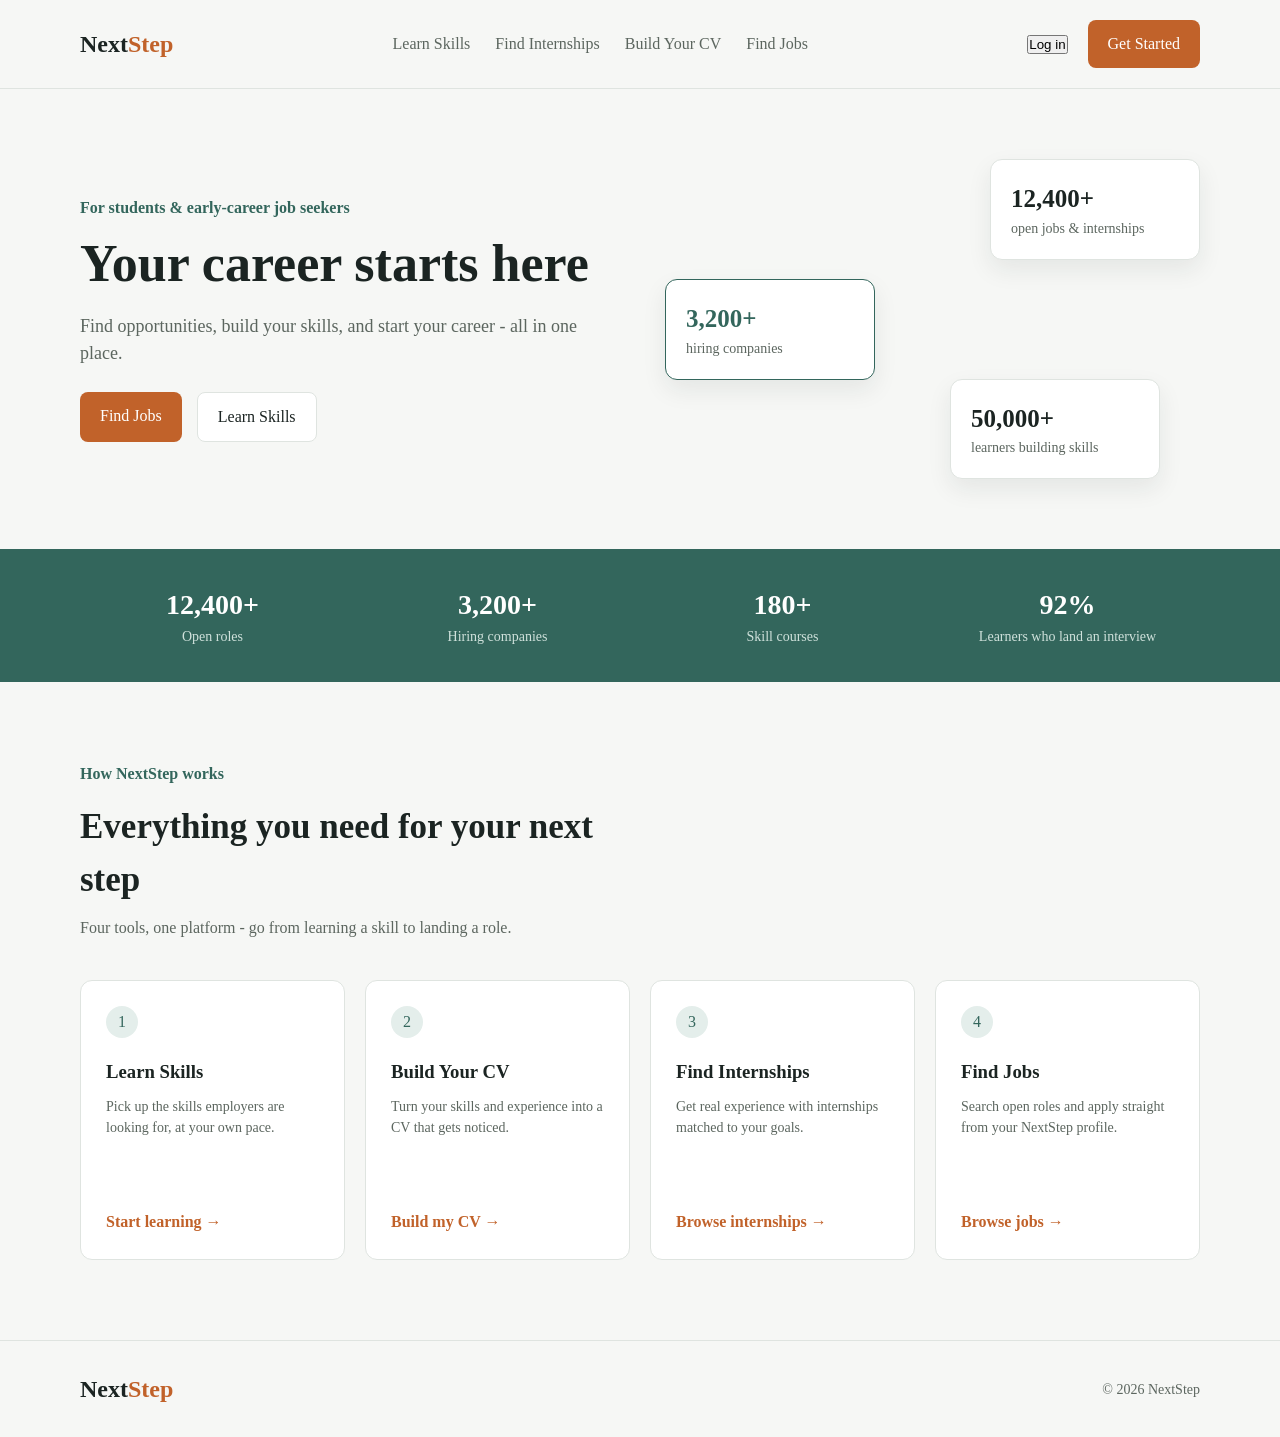
==== index.html @ dcff5628 "first commit" ====
<!DOCTYPE html>
<html lang="en">

<head>
    <meta charset="UTF-8">
    <meta name="viewport" content="width=device-width, initial-scale=1.0">

    <title>NextStep - Your Career Starts Here</title>

    <!-- CSS file -->
    <link rel="stylesheet" href="style.css">
</head>

<body>

    <!-- Header -->
    <header>
        <div class="container">

            <a class="logo" href="index.html">
                Next<span>Step</span>
            </a>

            <nav>
                <a href="skills.html">Learn Skills</a>
                <a href="internships.html">Find Internships</a>
                <a href="cv.html">Build Your CV</a>
                <a href="jobs.html">Find Jobs</a>
            </nav>

            <div class="header-buttons">
                <button id="openLogin">Log in</button>
                <a class="button" href="skills.html">Get Started</a>
            </div>

        </div>
    </header>


    <!-- Hero Section -->
    <section class="hero">
        <div class="container hero-content">

            <div class="hero-text">

                <p class="small-title">
                    For students & early-career job seekers
                </p>

                <h1>Your career starts here</h1>

                <p>
                    Find opportunities, build your skills, and start your
                    career - all in one place.
                </p>

                <div class="buttons">
                    <a class="button" href="jobs.html">Find Jobs</a>

                    <a class="button second-button" href="skills.html">
                        Learn Skills
                    </a>
                </div>

            </div>


            <!-- Cards -->
            <div class="cards">

                <div class="card card-one">
                    <h3>12,400+</h3>
                    <p>open jobs & internships</p>
                </div>

                <div class="card card-two">
                    <h3>3,200+</h3>
                    <p>hiring companies</p>
                </div>

                <div class="card card-three">
                    <h3>50,000+</h3>
                    <p>learners building skills</p>
                </div>

            </div>

        </div>
    </section>


    <!-- Statistics -->
    <section class="statistics">
        <div class="container statistics-content">

            <div>
                <h3>12,400+</h3>
                <p>Open roles</p>
            </div>

            <div>
                <h3>3,200+</h3>
                <p>Hiring companies</p>
            </div>

            <div>
                <h3>180+</h3>
                <p>Skill courses</p>
            </div>

            <div>
                <h3>92%</h3>
                <p>Learners who land an interview</p>
            </div>

        </div>
    </section>


    <!-- Career Path -->
    <section class="career">
        <div class="container">

            <div class="career-title">

                <p class="small-title">
                    How NextStep works
                </p>

                <h2>
                    Everything you need for your next step
                </h2>

                <p>
                    Four tools, one platform - go from learning a skill
                    to landing a role.
                </p>

            </div>


            <div class="career-cards">

                <!-- Card 1 -->
                <a class="career-card" href="skills.html">

                    <span class="number">1</span>

                    <h3>Learn Skills</h3>

                    <p>
                        Pick up the skills employers are looking for,
                        at your own pace.
                    </p>

                    <span class="link">
                        Start learning →
                    </span>

                </a>


                <!-- Card 2 -->
                <a class="career-card" href="cv.html">

                    <span class="number">2</span>

                    <h3>Build Your CV</h3>

                    <p>
                        Turn your skills and experience into a CV
                        that gets noticed.
                    </p>

                    <span class="link">
                        Build my CV →
                    </span>

                </a>


                <!-- Card 3 -->
                <a class="career-card" href="internships.html">

                    <span class="number">3</span>

                    <h3>Find Internships</h3>

                    <p>
                        Get real experience with internships matched
                        to your goals.
                    </p>

                    <span class="link">
                        Browse internships →
                    </span>

                </a>


                <!-- Card 4 -->
                <a class="career-card" href="jobs.html">

                    <span class="number">4</span>

                    <h3>Find Jobs</h3>

                    <p>
                        Search open roles and apply straight from
                        your NextStep profile.
                    </p>

                    <span class="link">
                        Browse jobs →
                    </span>

                </a>

            </div>

        </div>
    </section>


    <!-- Login Form -->
    <div id="loginForm" class="login-form">

        <h2>Log in</h2>

        <label>Email</label>
        <input
            type="email"
            id="email"
            placeholder="Enter your email"
        >

        <label>Password</label>
        <input
            type="password"
            id="password"
            placeholder="Enter your password"
        >

        <button id="loginButton">
            Log in
        </button>

    </div>


    <!-- JavaScript file -->
    <script src="script.js"></script>


    <!-- Footer -->
    <footer>

        <div class="container footer-content">

            <a class="logo" href="index.html">
                Next<span>Step</span>
            </a>

            <p>
                © 2026 NextStep
            </p>

        </div>

    </footer>

</body>
</html>
---- style.css ----
/* =========================
   GENERAL
========================= */

* {
    margin: 0;
    padding: 0;
    box-sizing: border-box;
}

body {
    background-color: #f6f7f5;
    color: #1b2422;
    font-family: Georgia, serif;
    line-height: 1.5;
    
}

.login-form {
    display: none;
    width: 300px;
    background-color: white;
    padding: 25px;
    border: 1px solid #dfe4e0;
    border-radius: 10px;
    position: absolute;
    right: 50px;
    top: 80px;
}

.login-form h2 {
    margin-bottom: 20px;
}

.login-form label {
    display: block;
    margin-bottom: 5px;
}

.login-form input {
    width: 100%;
    padding: 10px;
    margin-bottom: 15px;
}

.login-form button {
    border: none;
    cursor: pointer;
}







a {
    text-decoration: none;
    color: inherit;
}

.container {
    width: 90%;
    max-width: 1120px;
    margin: auto;
}


/* =========================
   HEADER
========================= */

header {
    border-bottom: 1px solid #dfe4e0;
    padding: 20px 0;
}

header .container {
    display: flex;
    align-items: center;
    justify-content: space-between;
}

.logo {
    font-family: Georgia, serif;
    font-size: 24px;
    font-weight: bold;
}

.logo span {
    color: #c1622a;
}

nav {
    display: flex;
    gap: 25px;
}

nav a {
    color: #5c665f;
}

nav a:hover {
    color: #1b2422;
}

.header-buttons {
    display: flex;
    align-items: center;
    gap: 20px;
}

.header-buttons > a:first-child {
    color: #5c665f;
}


/* =========================
   BUTTON
========================= */

.button {
    background-color: #c1622a;
    color: white;
    padding: 12px 20px;
    border-radius: 8px;
    display: inline-block;
}

.button:hover {
    background-color: #9e4e20;
}

.second-button {
    background-color: white;
    color: #1b2422;
    border: 1px solid #dfe4e0;
}


/* =========================
   HERO
========================= */

.hero {
    padding: 70px 0;
}

.hero-content {
    display: grid;
    grid-template-columns: 1fr 1fr;
    gap: 50px;
    align-items: center;
}

.small-title {
    color: #33665c;
    font-weight: bold;
    margin-bottom: 15px;
}

.hero h1 {
    font-family: "Fraunces", Georgia, serif;
    font-size: 52px;
    line-height: 1.1;
    margin-bottom: 20px;
}

.hero-text > p:not(.small-title) {
    color: #5c665f;
    font-size: 18px;
    max-width: 500px;
    margin-bottom: 25px;
}

.buttons {
    display: flex;
    gap: 15px;
}


/* =========================
   HERO CARDS
========================= */

.cards {
    height: 320px;
    position: relative;
}

.card {
    background-color: white;
    border: 1px solid #dfe4e0;
    border-radius: 12px;
    padding: 20px;
    width: 210px;
    box-shadow: 0 10px 25px rgba(27, 36, 34, 0.08);
    position: absolute;
}

.card h3 {
    font-family: "Fraunces", Georgia, serif;
    font-size: 25px;
}

.card p {
    color: #5c665f;
    font-size: 14px;
}

.card-one {
    right: 0;
    top: 0;
}

.card-two {
    left: 0;
    top: 120px;
    border-color: #33665c;
}

.card-two h3 {
    color: #33665c;
}

.card-three {
    right: 40px;
    bottom: 0;
}


/* =========================
   STATISTICS
========================= */

.statistics {
    background-color: #33665c;
    color: white;
    padding: 35px 0;
}

.statistics-content {
    display: grid;
    grid-template-columns: repeat(4, 1fr);
    text-align: center;
    gap: 20px;
}

.statistics h3 {
    font-family: "Fraunces", Georgia, serif;
    font-size: 28px;
}

.statistics p {
    color: #cfe1db;
    font-size: 14px;
}


/* =========================
   CAREER SECTION
========================= */

.career {
    padding: 80px 0;
}

.career-title {
    max-width: 550px;
    margin-bottom: 40px;
}

.career-title h2 {
    font-family: "Fraunces", Georgia, serif;
    font-size: 35px;
    margin-bottom: 10px;
}

.career-title > p:last-child {
    color: #5c665f;
}


/* =========================
   CAREER CARDS
========================= */

.career-cards {
    display: grid;
    grid-template-columns: repeat(4, 1fr);
    gap: 20px;
}

.career-card {
    background-color: white;
    border: 1px solid #dfe4e0;
    border-radius: 12px;
    padding: 25px;
    min-height: 280px;
    display: flex;
    flex-direction: column;
}

.career-card:hover {
    border-color: #33665c;
    transform: translateY(-3px);
}

.number {
    background-color: #e4eeeb;
    color: #33665c;
    width: 32px;
    height: 32px;
    border-radius: 50%;
    display: flex;
    align-items: center;
    justify-content: center;
    margin-bottom: 20px;
}

.career-card h3 {
    margin-bottom: 10px;
}

.career-card p {
    color: #5c665f;
    font-size: 14px;
}

.link {
    color: #c1622a;
    font-weight: bold;
    margin-top: auto;
}


/* =========================
   FOOTER
========================= */

footer {
    border-top: 1px solid #dfe4e0;
    padding: 30px 0;
}

.footer-content {
    display: flex;
    align-items: center;
    justify-content: space-between;
    gap: 20px;
}

.footer-links {
    display: flex;
    gap: 20px;
    color: #5c665f;
    font-size: 14px;
}

footer p {
    color: #5c665f;
    font-size: 14px;
}


/* =========================
   RESPONSIVE
========================= */

@media (max-width: 900px) {

    nav {
        display: none;
    }

    .hero-content {
        grid-template-columns: 1fr;
    }

    .career-cards {
        grid-template-columns: repeat(2, 1fr);
    }

    .statistics-content {
        grid-template-columns: repeat(2, 1fr);
    }
}


@media (max-width: 600px) {

    .hero h1 {
        font-size: 40px;
    }

    .career-cards {
        grid-template-columns: 1fr;
    }

    .statistics-content {
        grid-template-columns: 1fr 1fr;
    }

    .footer-content {
        flex-direction: column;
    }

    .footer-links {
        flex-direction: column;
        text-align: center;
    }
}
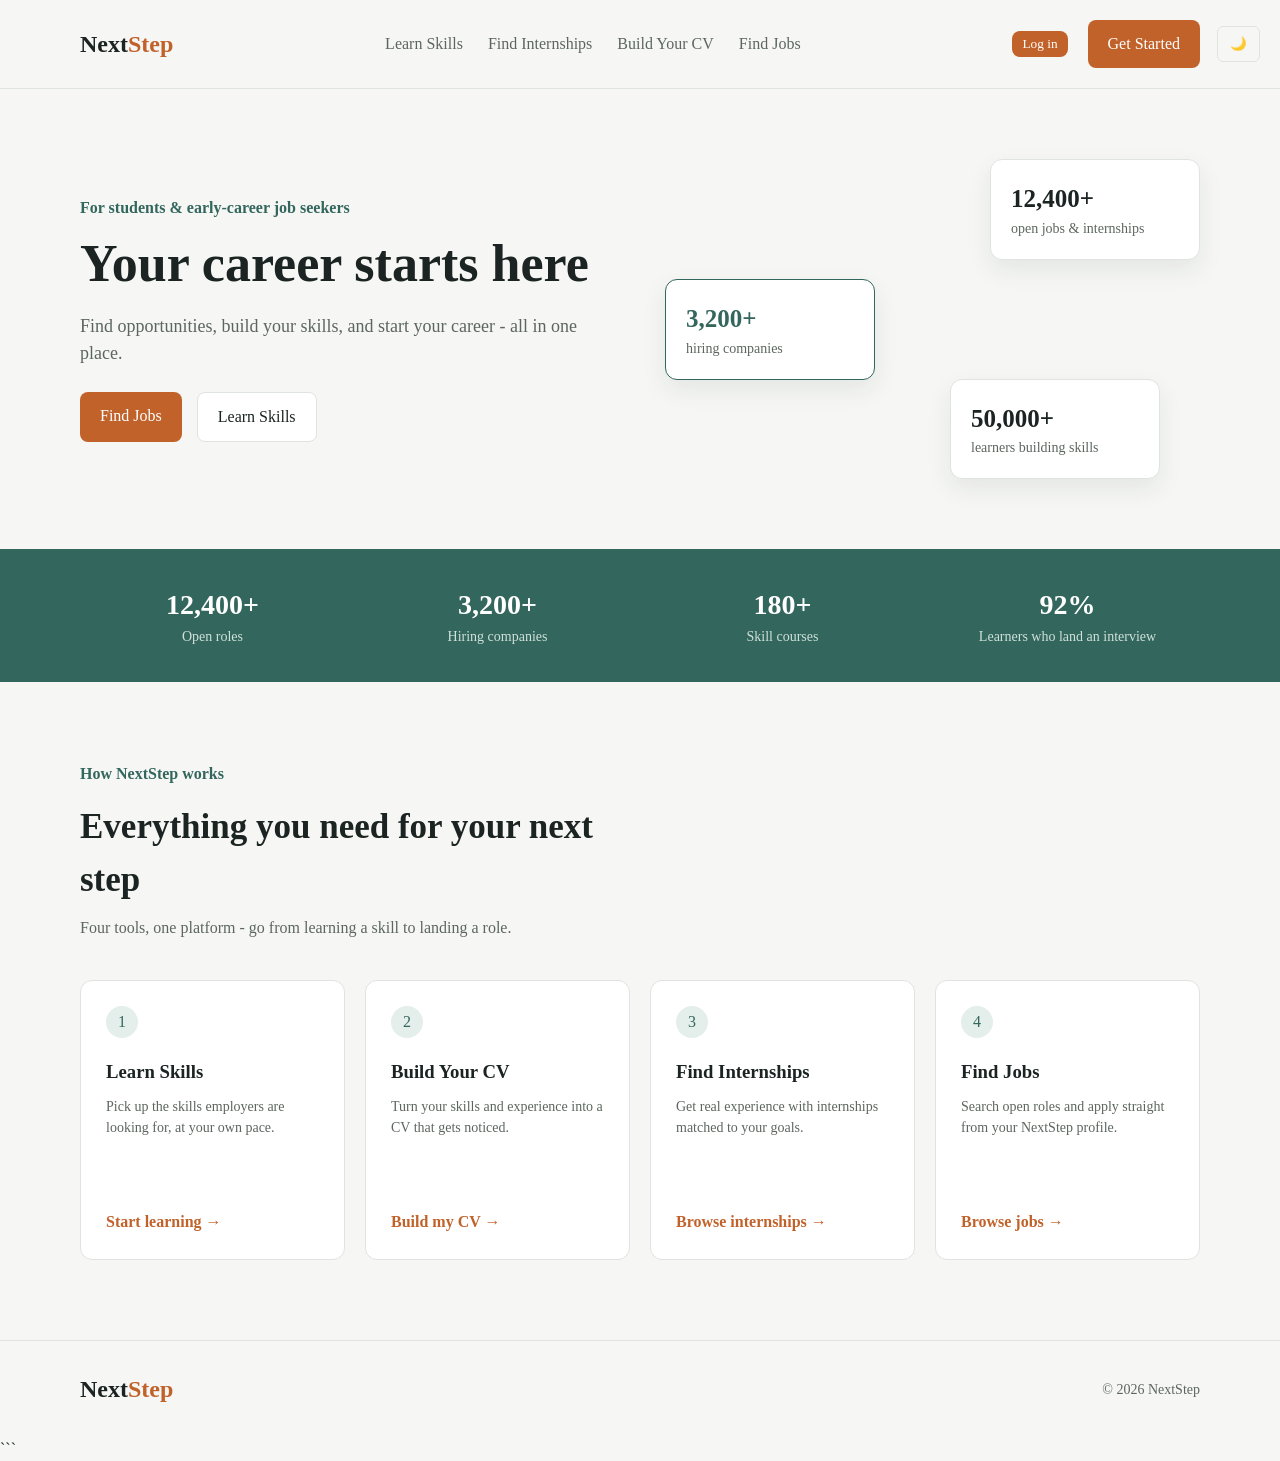
==== commit 663cc74a: "Updated" ====
--- a/index.html
+++ b/index.html
@@ -1,3 +1,4 @@
+
 <!DOCTYPE html>
 <html lang="en">
 
@@ -12,9 +13,9 @@
 </head>
 
 <body>
-
+    
     <!-- Header -->
-    <header>
+    <header>  
         <div class="container">
 
             <a class="logo" href="index.html">
@@ -29,8 +30,18 @@
             </nav>
 
             <div class="header-buttons">
-                <button id="openLogin">Log in</button>
-                <a class="button" href="skills.html">Get Started</a>
+
+                <!-- Dark Mode Button -->
+                <button id="darkModeBtn">🌙</button>
+
+               <button id="openLogin" class="login-button">Log in</button>
+
+
+               
+                <a class="button" href="skills.html">
+                    Get Started
+                </a>
+
             </div>
 
         </div>
@@ -55,11 +66,15 @@
                 </p>
 
                 <div class="buttons">
-                    <a class="button" href="jobs.html">Find Jobs</a>
+
+                    <a class="button" href="jobs.html">
+                        Find Jobs
+                    </a>
 
                     <a class="button second-button" href="skills.html">
                         Learn Skills
                     </a>
+
                 </div>
 
             </div>
@@ -228,6 +243,7 @@
         <h2>Log in</h2>
 
         <label>Email</label>
+
         <input
             type="email"
             id="email"
@@ -235,6 +251,7 @@
         >
 
         <label>Password</label>
+
         <input
             type="password"
             id="password"
@@ -271,5 +288,4 @@
 
 </body>
 </html>
-
-
+```
--- a/style.css
+++ b/style.css
@@ -1,7 +1,3 @@
-/* =========================
-   GENERAL
-========================= */
-
 * {
     margin: 0;
     padding: 0;
@@ -13,8 +9,22 @@
     color: #1b2422;
     font-family: Georgia, serif;
     line-height: 1.5;
-    
-}
+    transition: background-color 0.3s, color 0.3s;
+}
+.login-button {
+    background-color:#c1622a;
+    color: white;
+    padding: 5px 10px;
+    border: none;
+    border-radius: 8px;
+    cursor: pointer;
+    font-family: Georgia, serif;
+}
+
+.login-button:hover {
+    background-color: #c1622a;
+}
+
 
 .login-form {
     display: none;
@@ -26,6 +36,7 @@
     position: absolute;
     right: 50px;
     top: 80px;
+    z-index: 100;
 }
 
 .login-form h2 {
@@ -40,18 +51,13 @@
 .login-form input {
     width: 100%;
     padding: 10px;
-    margin-bottom: 15px;
+    margin-bottom: 30px;
 }
 
 .login-form button {
     border: none;
     cursor: pointer;
 }
-
-
-
-
-
 
 
 a {
@@ -112,6 +118,29 @@
 
 .header-buttons > a:first-child {
     color: #5c665f;
+}
+
+
+/* =========================
+   DARK MODE BUTTON
+========================= */
+
+#darkModeBtn {
+    border: 1px solid #dfe4e0;
+    background-color: transparent;
+    color: #1b2422;
+    padding: 9px 12px;
+    border-radius: 6px;
+    cursor: pointer;
+    font-family: Georgia, serif;
+    font-weight: 600;
+    position: fixed;
+    right: 20px;
+}
+
+#darkModeBtn:hover {
+    background-color: #f0f2f0;
+    
 }
 
 
@@ -125,6 +154,7 @@
     padding: 12px 20px;
     border-radius: 8px;
     display: inline-block;
+    
 }
 
 .button:hover {
@@ -364,6 +394,190 @@
 
 
 /* =========================
+   DARK MODE
+========================= */
+
+body.dark-mode {
+    background-color: #121816;
+    color: #f1f3f2;
+}
+
+
+/* Header */
+
+body.dark-mode header {
+    background-color: #18211e;
+    border-color: #303a36;
+    
+}
+
+body.dark-mode nav a {
+    color: #b7c0bb;
+}
+
+body.dark-mode nav a:hover {
+    color: #ffffff;
+}
+
+body.dark-mode .header-buttons > a:first-child {
+    color: #b7c0bb;
+    
+}
+
+body.dark-mode #darkModeBtn {
+    background-color: #29332f;
+    color: #f1f3f2;
+    border-color: #4a5550;
+    position: fixed;
+    right: 20px;
+
+}
+
+
+
+body.dark-mode #darkModeBtn:hover {
+    background-color: #34403b;
+    
+    
+}
+
+
+/* Login Form */
+
+body.dark-mode .login-form {
+    background-color: #202b27;
+    border-color: #39443f;
+    color: #f1f3f2;
+}
+
+body.dark-mode .login-form input {
+    background-color: #29332f;
+    color: #f1f3f2;
+    border: 1px solid #4a5550;
+}
+
+
+/* Hero */
+
+body.dark-mode .hero {
+    background-color: #121816;
+}
+
+body.dark-mode .small-title {
+    color: #8db8aa;
+}
+
+body.dark-mode .hero h1 {
+    color: #f1f3f2;
+}
+
+body.dark-mode .hero-text > p:not(.small-title) {
+    color: #b7c0bb;
+}
+
+
+/* Hero Cards */
+
+body.dark-mode .card {
+    background-color: #202b27;
+    border-color: #39443f;
+    box-shadow: 0 10px 25px rgba(0, 0, 0, 0.25);
+}
+
+body.dark-mode .card h3 {
+    color: #f1f3f2;
+}
+
+body.dark-mode .card p {
+    color: #b7c0bb;
+}
+
+body.dark-mode .card-two {
+    border-color: #5b8f80;
+}
+
+body.dark-mode .card-two h3 {
+    color: #8db8aa;
+}
+
+
+/* Buttons */
+
+body.dark-mode .second-button {
+    background-color: #202b27;
+    color: #f1f3f2;
+    border-color: #39443f;
+}
+
+body.dark-mode .second-button:hover {
+    background-color: #29332f;
+}
+
+
+/* Statistics */
+
+body.dark-mode .statistics {
+    background-color: #274d43;
+}
+
+body.dark-mode .statistics p {
+    color: #cfe1db;
+}
+
+
+/* Career */
+
+body.dark-mode .career {
+    background-color: #121816;
+}
+
+body.dark-mode .career-title h2 {
+    color: #f1f3f2;
+}
+
+body.dark-mode .career-title > p:last-child {
+    color: #b7c0bb;
+}
+
+
+/* Career Cards */
+
+body.dark-mode .career-card {
+    background-color: #202b27;
+    border-color: #39443f;
+}
+
+body.dark-mode .career-card h3 {
+    color: #f1f3f2;
+}
+
+body.dark-mode .career-card p {
+    color: #b7c0bb;
+}
+
+body.dark-mode .number {
+    background-color: #293b35;
+    color: #9fc5b8;
+}
+
+
+/* Footer */
+
+body.dark-mode footer {
+    background-color: #121816;
+    border-color: #303a36;
+}
+
+body.dark-mode .footer-links {
+    color: #b7c0bb;
+}
+
+body.dark-mode footer p {
+    color: #b7c0bb;
+}
+
+
+/* =========================
    RESPONSIVE
 ========================= */
 
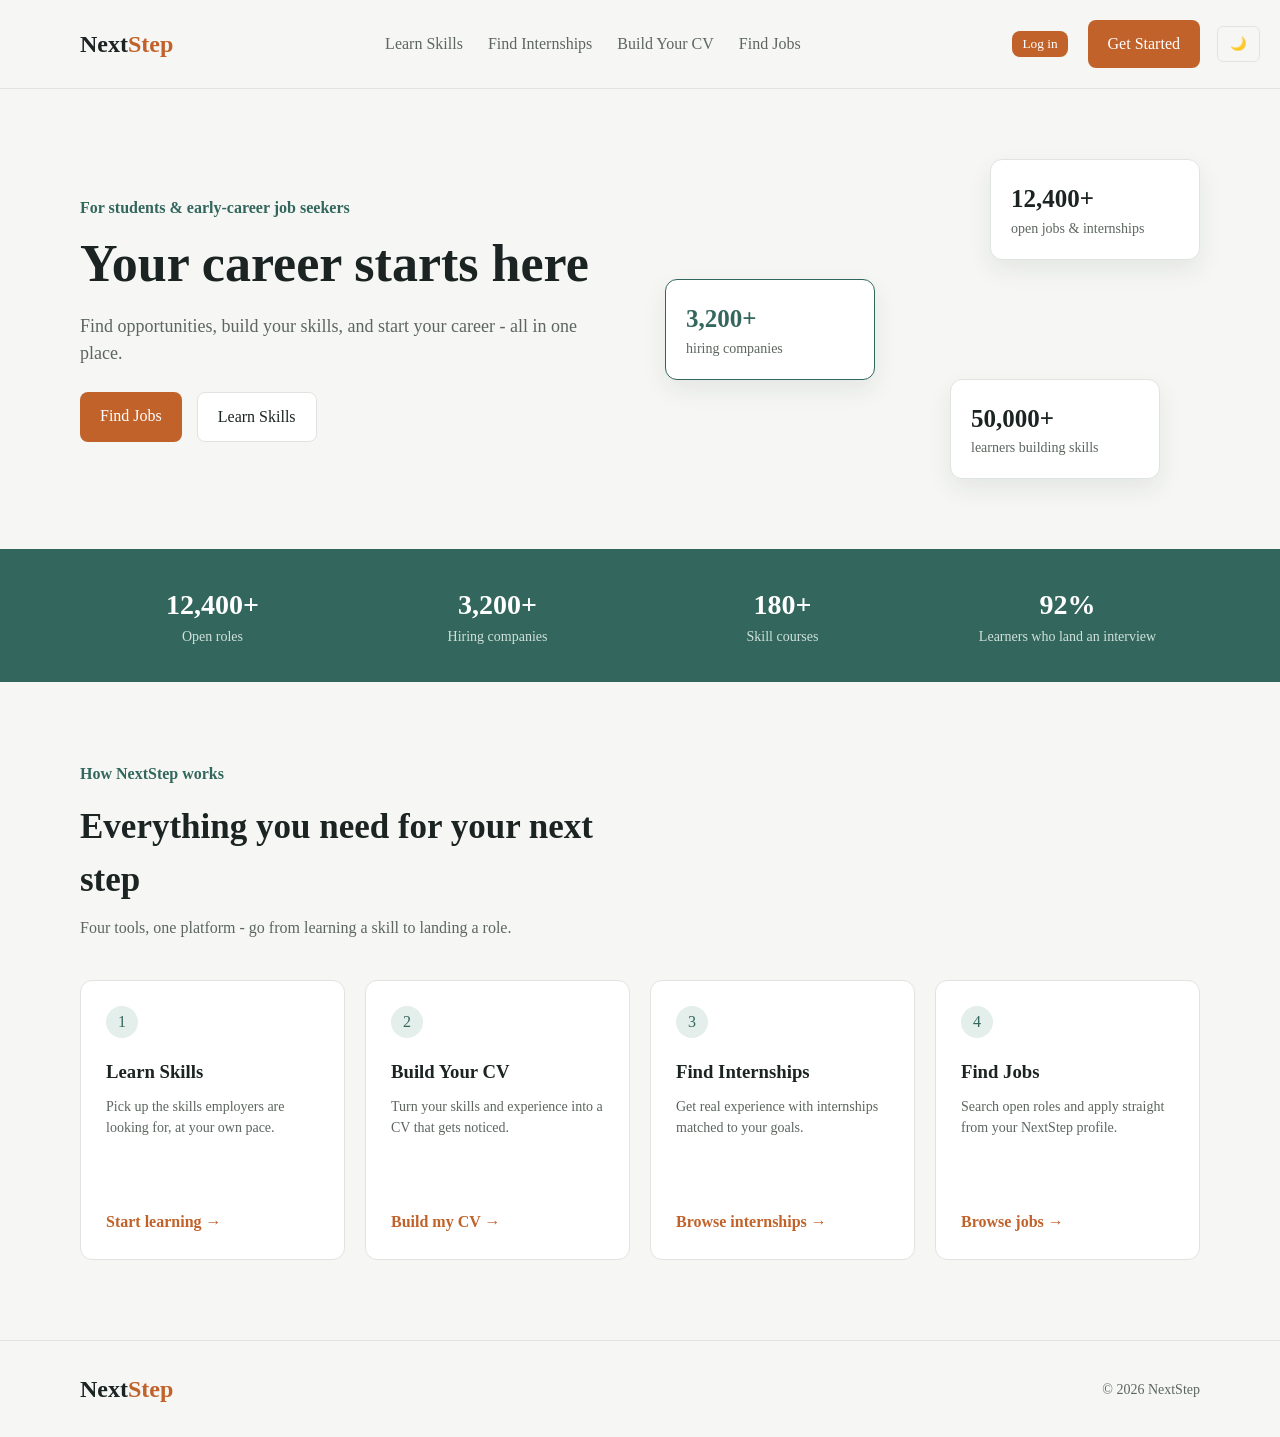
==== commit 97c353db: "1" ====
--- a/index.html
+++ b/index.html
@@ -287,5 +287,4 @@
     </footer>
 
 </body>
-</html>
-```
+</html>
